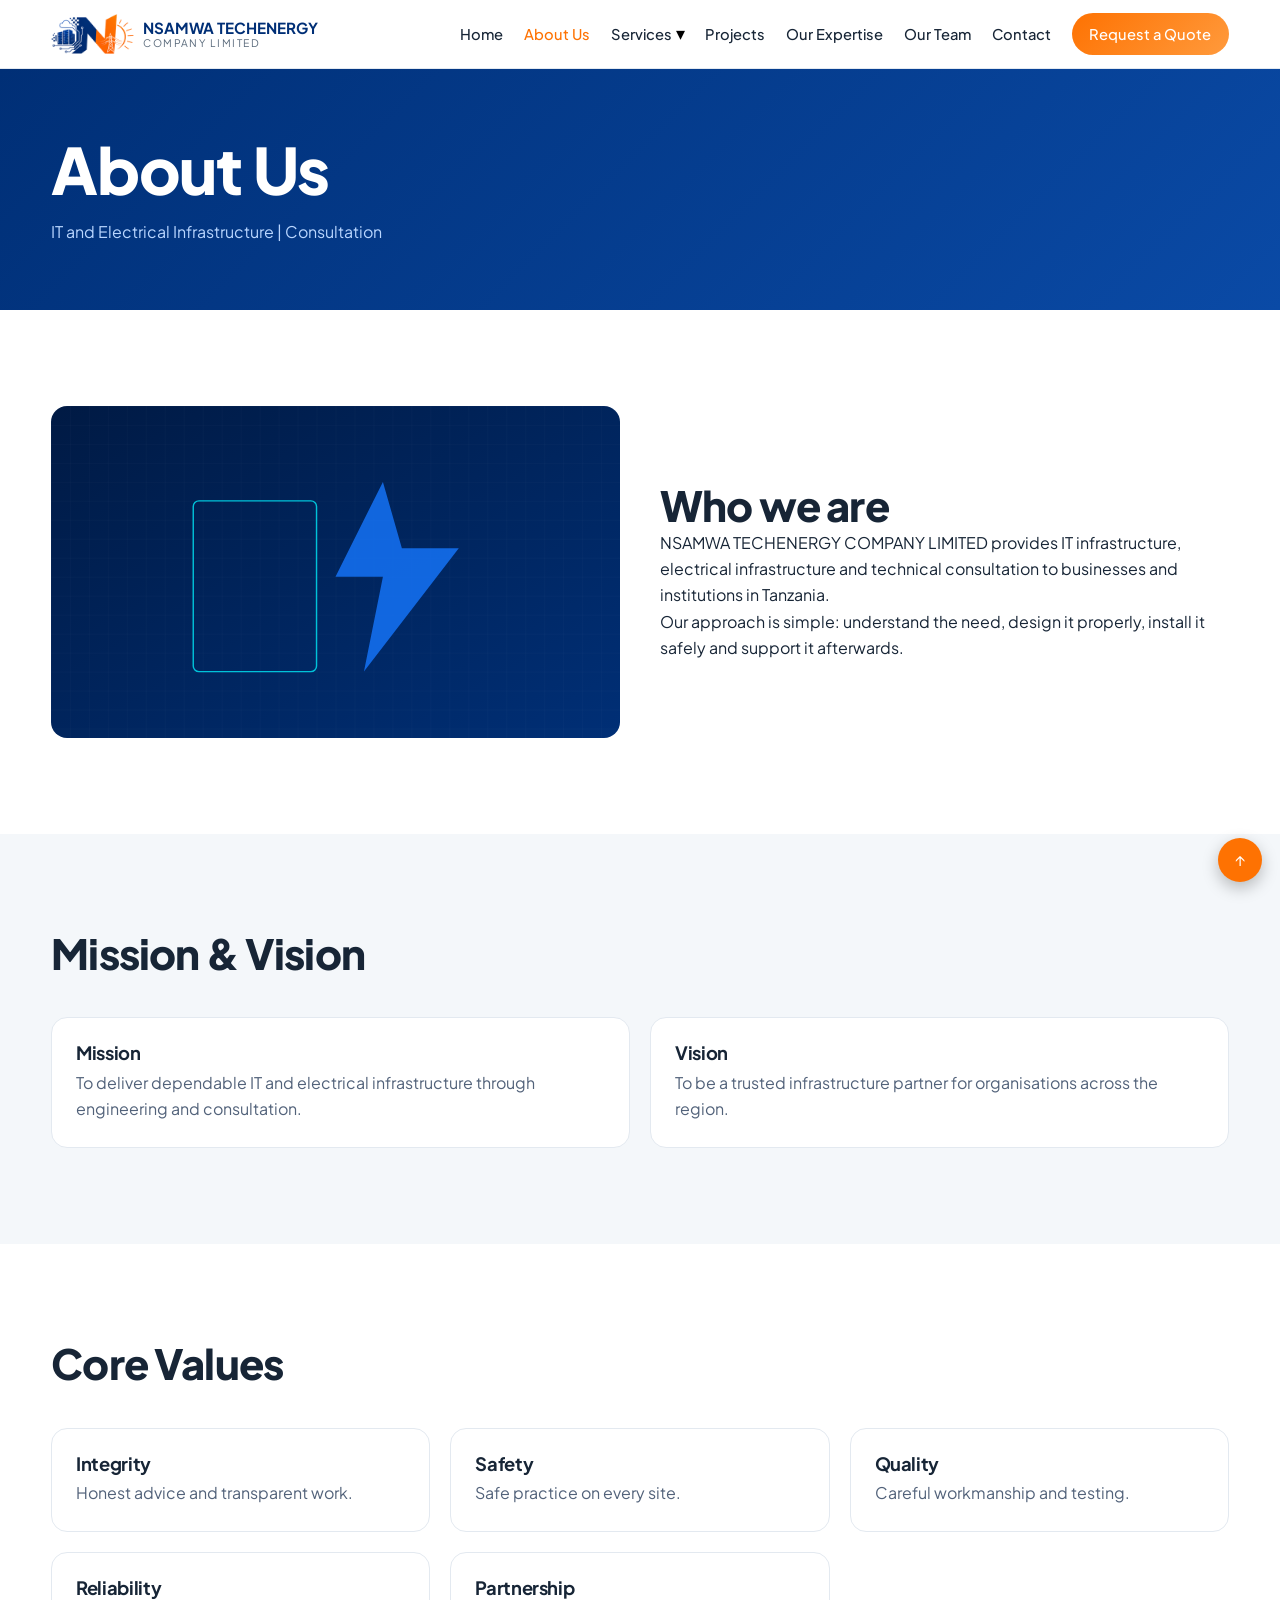
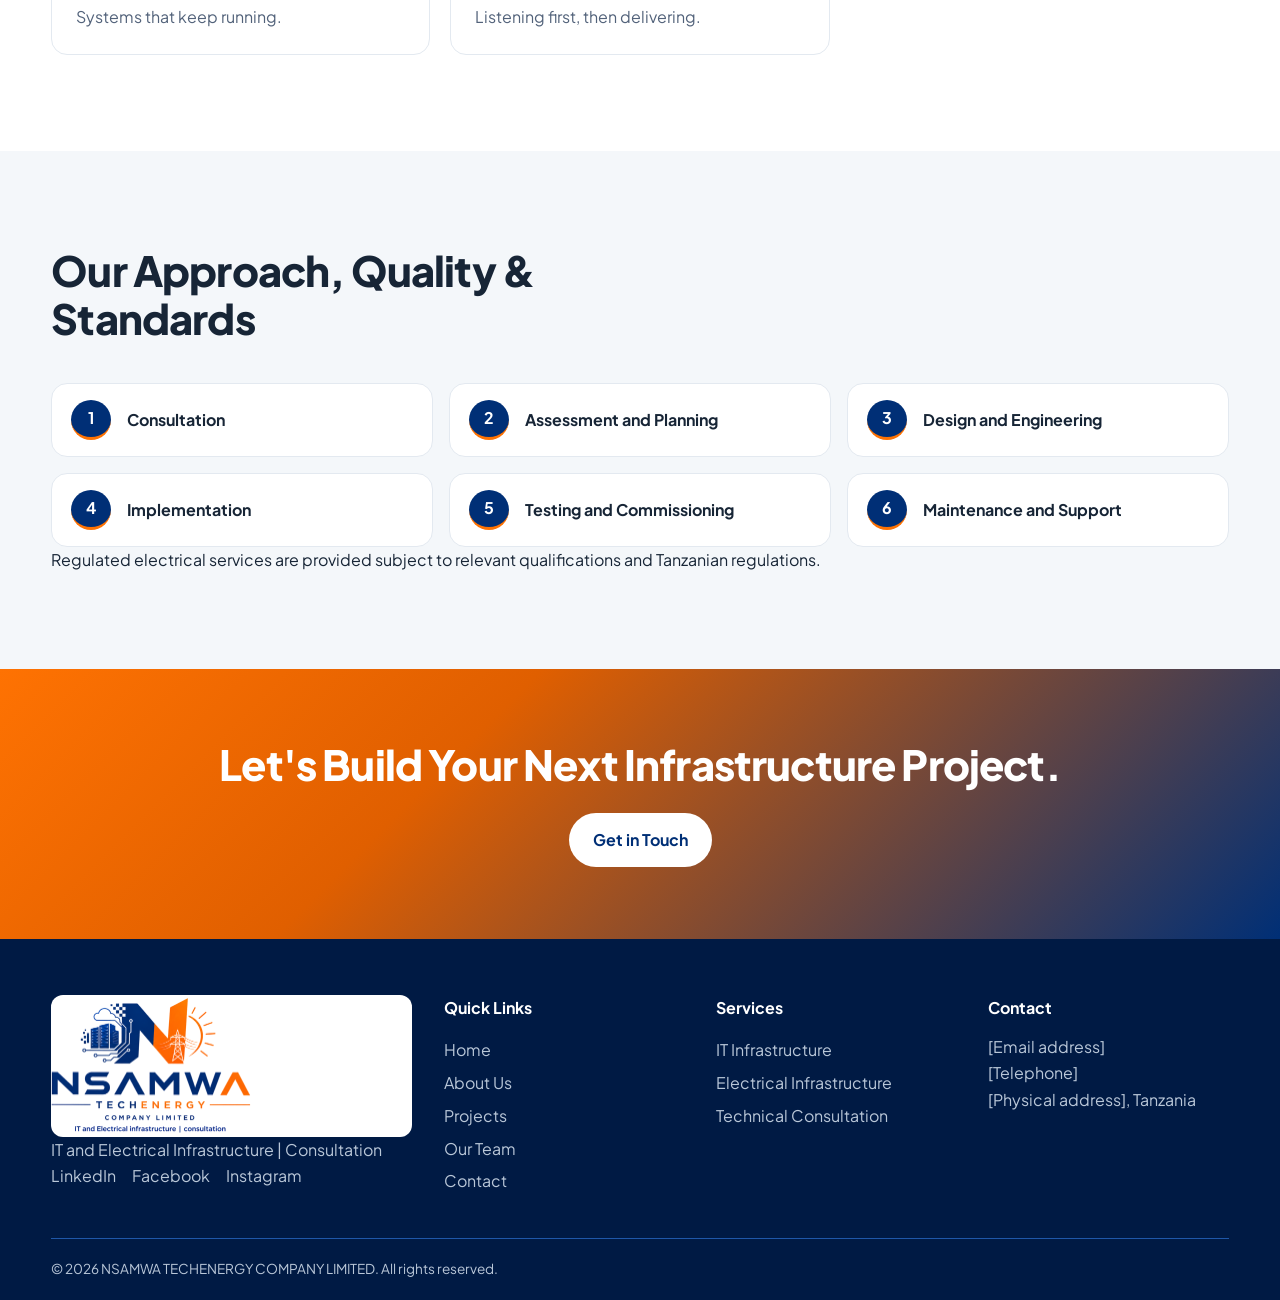
==== about.html @ 784de533 "Initial website" ====
<!DOCTYPE html><html lang="en"><head><meta charset="utf-8"><meta name="viewport" content="width=device-width,initial-scale=1"><title>About Us | NSAMWA TECHENERGY COMPANY LIMITED</title><meta name="description" content="About NSAMWA TECHENERGY COMPANY LIMITED: mission, vision, values and approach."><meta property="og:title" content="About Us | NSAMWA TECHENERGY"><meta property="og:description" content="About NSAMWA TECHENERGY COMPANY LIMITED: mission, vision, values and approach."><meta property="og:type" content="website"><meta property="og:image" content="assets/logo/logo-full.png"><meta name="theme-color" content="#001A44"><link rel="icon" href="favicon.ico" sizes="any"><link rel="icon" href="assets/logo/favicon-192.png" type="image/png"><link rel="preconnect" href="https://fonts.googleapis.com"><link rel="stylesheet" href="https://fonts.googleapis.com/css2?family=Plus+Jakarta+Sans:wght@400;500;700;800&display=swap"><link rel="stylesheet" href="css/style.css"><link rel="stylesheet" href="css/animations.css"><link rel="stylesheet" href="css/responsive.css"></head><body data-page="about.html">
<svg width="0" height="0" style="position:absolute" aria-hidden="true"><symbol id="i-network" viewBox="0 0 24 24"><rect x="9" y="2" width="6" height="6" rx="1"/><rect x="2" y="16" width="6" height="6" rx="1"/><rect x="16" y="16" width="6" height="6" rx="1"/><path d="M12 8v4M5 16v-4h14v4"/></symbol><symbol id="i-cable" viewBox="0 0 24 24"><path d="M9 2v6M15 2v6M7 8h10v4a5 5 0 0 1-10 0z"/><path d="M12 17v5"/></symbol><symbol id="i-globe" viewBox="0 0 24 24"><circle cx="12" cy="12" r="10"/><path d="M2 12h20M12 2a15 15 0 0 1 0 20M12 2a15 15 0 0 0 0 20"/></symbol><symbol id="i-wifi" viewBox="0 0 24 24"><path d="M5 12.5a10 10 0 0 1 14 0M8.5 16a5 5 0 0 1 7 0M2 9a15 15 0 0 1 20 0"/><circle cx="12" cy="19.5" r="1"/></symbol><symbol id="i-server" viewBox="0 0 24 24"><rect x="2" y="3" width="20" height="7" rx="2"/><rect x="2" y="14" width="20" height="7" rx="2"/><path d="M6 6.5h.01M6 17.5h.01"/></symbol><symbol id="i-datacenter" viewBox="0 0 24 24"><rect x="4" y="2" width="16" height="20" rx="2"/><path d="M8 6h8M8 10h8M8 14h8M8 18h3"/></symbol><symbol id="i-camera" viewBox="0 0 24 24"><path d="M23 7l-7 5 7 5z"/><rect x="1" y="5" width="15" height="14" rx="2"/></symbol><symbol id="i-lock" viewBox="0 0 24 24"><rect x="4" y="11" width="16" height="10" rx="2"/><path d="M8 11V7a4 4 0 0 1 8 0v4M12 15v2"/></symbol><symbol id="i-shield" viewBox="0 0 24 24"><path d="M12 22s8-4 8-10V5l-8-3-8 3v7c0 6 8 10 8 10z"/><path d="M9 12l2 2 4-4"/></symbol><symbol id="i-support" viewBox="0 0 24 24"><path d="M3 14v-2a9 9 0 0 1 18 0v2"/><rect x="2" y="14" width="5" height="7" rx="2"/><rect x="17" y="14" width="5" height="7" rx="2"/></symbol><symbol id="i-layers" viewBox="0 0 24 24"><path d="M12 2l10 5-10 5L2 7z"/><path d="M2 12l10 5 10-5M2 17l10 5 10-5"/></symbol><symbol id="i-bulb" viewBox="0 0 24 24"><path d="M9 18h6M10 22h4"/><path d="M12 2a7 7 0 0 0-4 12.7c.7.6 1 1.4 1 2.3h6c0-.9.3-1.7 1-2.3A7 7 0 0 0 12 2z"/></symbol><symbol id="i-pencil" viewBox="0 0 24 24"><path d="M3 21l1-5L17 3l4 4L8 20z"/><path d="M14 6l4 4"/></symbol><symbol id="i-wrench" viewBox="0 0 24 24"><path d="M14.7 6.3a4 4 0 0 0-5.4 5.4L3 18l3 3 6.3-6.3a4 4 0 0 0 5.4-5.4l-2.5 2.5-2.5-.5-.5-2.5z"/></symbol><symbol id="i-bolt" viewBox="0 0 24 24"><path d="M13 2L4 14h7l-1 8 9-12h-7z"/></symbol><symbol id="i-panel" viewBox="0 0 24 24"><rect x="4" y="2" width="16" height="20" rx="2"/><path d="M8 7h3M8 12h3M8 17h3M15 7h1M15 12h1M15 17h1"/></symbol><symbol id="i-battery" viewBox="0 0 24 24"><rect x="2" y="7" width="18" height="10" rx="2"/><path d="M22 11v2M6 10v4M10 10v4"/></symbol><symbol id="i-cog" viewBox="0 0 24 24"><circle cx="12" cy="12" r="3"/><circle cx="12" cy="12" r="7"/><path d="M12 2v3M12 19v3M2 12h3M19 12h3"/></symbol><symbol id="i-sun" viewBox="0 0 24 24"><circle cx="12" cy="12" r="4"/><path d="M12 2v2M12 20v2M4.9 4.9l1.4 1.4M17.7 17.7l1.4 1.4M2 12h2M20 12h2M4.9 19.1l1.4-1.4M17.7 6.3l1.4-1.4"/></symbol><symbol id="i-toolbox" viewBox="0 0 24 24"><rect x="2" y="7" width="20" height="14" rx="2"/><path d="M8 7V5a2 2 0 0 1 2-2h4a2 2 0 0 1 2 2v2M2 13h20"/></symbol><symbol id="i-clipboard" viewBox="0 0 24 24"><rect x="5" y="3" width="14" height="19" rx="2"/><rect x="9" y="1" width="6" height="4" rx="1"/><path d="M9 13l2 2 4-4"/></symbol><symbol id="i-compass" viewBox="0 0 24 24"><circle cx="12" cy="12" r="10"/><path d="M16 8l-2 6-6 2 2-6z"/></symbol><symbol id="i-mail" viewBox="0 0 24 24"><rect x="2" y="4" width="20" height="16" rx="2"/><path d="M2 7l10 6 10-6"/></symbol><symbol id="i-phone" viewBox="0 0 24 24"><path d="M5 3h4l2 5-2.5 1.5a11 11 0 0 0 6 6L16 13l5 2v4a2 2 0 0 1-2 2A16 16 0 0 1 3 5a2 2 0 0 1 2-2z"/></symbol><symbol id="i-pin" viewBox="0 0 24 24"><path d="M12 22s7-6.5 7-12a7 7 0 0 0-14 0c0 5.5 7 12 7 12z"/><circle cx="12" cy="10" r="2.5"/></symbol></svg>
<a class="skip" href="#main">Skip to content</a>
<header class="hdr"><div class="wrap bar"><a class="brand" href="index.html" aria-label="NSAMWA TECHENERGY home"><img src="assets/logo/logo-mark.png" alt="" width="82" height="40"><span><strong>NSAMWA TECHENERGY</strong><small>COMPANY LIMITED</small></span></a><button class="burger" aria-label="Toggle menu" aria-expanded="false" aria-controls="nav"><span></span><span></span><span></span></button><nav id="nav" aria-label="Main"><ul><li><a href="index.html" data-page="index.html">Home</a></li><li><a href="about.html" data-page="about.html">About Us</a></li><li class="dd"><a href="services.html" data-page="services.html">Services</a><button class="dd-btn" aria-label="Open services menu" aria-expanded="false">▾</button><ul class="menu"><li><a href="services.html#it">IT Infrastructure</a></li><li><a href="services.html#electrical">Electrical Infrastructure</a></li><li><a href="services.html#consultation">Technical Consultation</a></li></ul></li><li><a href="projects.html" data-page="projects.html">Projects</a></li><li><a href="index.html#expertise" data-page="index.html#expertise">Our Expertise</a></li><li><a href="team.html" data-page="team.html">Our Team</a></li><li><a href="contact.html" data-page="contact.html">Contact</a></li><li><a class="btn sm" href="contact.html#quote">Request a Quote</a></li></ul></nav></div></header>
<main id="main"><section class="phead"><div class="wrap"><h1>About Us</h1><p>IT and Electrical Infrastructure | Consultation</p></div></section><section class="sec "><div class="wrap"><div class="two"><img class="rnd reveal" src="assets/images/about.svg" alt="Engineering illustration" loading="lazy" width="600" height="400"><div class="reveal"><h2>Who we are</h2><p>NSAMWA TECHENERGY COMPANY LIMITED provides IT infrastructure, electrical infrastructure and technical consultation to businesses and institutions in Tanzania.</p><p>Our approach is simple: understand the need, design it properly, install it safely and support it afterwards.</p></div></div></div></section><section class="sec alt"><div class="wrap"><div class="sh reveal"><h2>Mission & Vision</h2><p></p></div><div class="grid2"><div class="card reveal"><h3>Mission</h3><p>To deliver dependable IT and electrical infrastructure through engineering and consultation.</p></div><div class="card reveal"><h3>Vision</h3><p>To be a trusted infrastructure partner for organisations across the region.</p></div></div></div></section><section class="sec "><div class="wrap"><div class="sh reveal"><h2>Core Values</h2><p></p></div><div class="grid3"><div class="card reveal"><h3>Integrity</h3><p>Honest advice and transparent work.</p></div><div class="card reveal"><h3>Safety</h3><p>Safe practice on every site.</p></div><div class="card reveal"><h3>Quality</h3><p>Careful workmanship and testing.</p></div><div class="card reveal"><h3>Reliability</h3><p>Systems that keep running.</p></div><div class="card reveal"><h3>Partnership</h3><p>Listening first, then delivering.</p></div></div></div></section><section class="sec alt"><div class="wrap"><div class="sh reveal"><h2>Our Approach, Quality & Standards</h2><p></p></div><ol class="steps"><li class="reveal"><b>1</b><span>Consultation</span></li><li class="reveal"><b>2</b><span>Assessment and Planning</span></li><li class="reveal"><b>3</b><span>Design and Engineering</span></li><li class="reveal"><b>4</b><span>Implementation</span></li><li class="reveal"><b>5</b><span>Testing and Commissioning</span></li><li class="reveal"><b>6</b><span>Maintenance and Support</span></li></ol><p>Regulated electrical services are provided subject to relevant qualifications and Tanzanian regulations.</p></div></section><section class="cta"><div class="wrap"><h2>Let's Build Your Next Infrastructure Project.</h2><a class="btn" href="contact.html">Get in Touch</a></div></section></main>
<footer class="ftr"><div class="wrap fgrid"><div><a class="flogo" href="index.html"><img src="assets/logo/logo-full.png" alt="NSAMWA TECHENERGY COMPANY LIMITED logo" width="200" height="113" loading="lazy"></a><p>IT and Electrical Infrastructure | Consultation</p><p class="soc"><a href="#" aria-label="LinkedIn">LinkedIn</a> <a href="#" aria-label="Facebook">Facebook</a> <a href="#" aria-label="Instagram">Instagram</a></p></div><div><h4>Quick Links</h4><a href="index.html">Home</a><a href="about.html">About Us</a><a href="projects.html">Projects</a><a href="team.html">Our Team</a><a href="contact.html">Contact</a></div><div><h4>Services</h4><a href="services.html#it">IT Infrastructure</a><a href="services.html#electrical">Electrical Infrastructure</a><a href="services.html#consultation">Technical Consultation</a></div><div><h4>Contact</h4><p>[Email address]</p><p>[Telephone]</p><p>[Physical address], Tanzania</p></div></div><div class="wrap copy">© <span id="yr">2026</span> NSAMWA TECHENERGY COMPANY LIMITED. All rights reserved.</div></footer>
<a href="#" class="top" id="top" aria-label="Back to top" hidden>↑</a>
<script src="js/main.js" defer></script><script src="js/navigation.js" defer></script><script src="js/animations.js" defer></script><script src="js/projects.js" defer></script><script src="js/forms.js" defer></script></body></html>
---- css/style.css ----
:root{--navy:#002F76;--deep:#001A44;--orange:#FE7202;--orange2:#FF9A3C;--bg:#F4F7FA;--ink:#172536;--r:16px}
*{box-sizing:border-box;margin:0}html{scroll-behavior:smooth;scroll-padding-top:80px}
body{font-family:'Plus Jakarta Sans',system-ui,sans-serif;color:var(--ink);line-height:1.65;background:#fff;overflow-x:hidden}
img{max-width:100%;height:auto;display:block}a{color:inherit;text-decoration:none}ul,ol{padding-left:1.1rem}
.wrap{width:min(1200px,92%);margin:auto}.skip{position:absolute;left:-999px}.skip:focus{left:8px;top:8px;background:#fff;padding:8px;z-index:99}
:focus-visible{outline:3px solid var(--orange);outline-offset:2px}
h1,h2,h3{line-height:1.15;letter-spacing:-.02em}h1{font-size:clamp(2.1rem,6vw,4rem);font-weight:800}h2{font-size:clamp(1.7rem,4vw,2.6rem);font-weight:800}h3{font-size:1.15rem;margin-bottom:.4rem}
.hdr{position:sticky;top:0;z-index:50;background:rgba(255,255,255,.92);backdrop-filter:blur(12px);border-bottom:1px solid #e3e9f0}
.bar{display:flex;align-items:center;justify-content:space-between;min-height:68px}.brand{display:flex;gap:.6rem;align-items:center}.brand span{display:flex;flex-direction:column;line-height:1.1}.brand strong{font-size:.95rem;color:var(--navy)}.brand small{font-size:.65rem;letter-spacing:.14em;color:#5b6b7c}.brand.light strong{color:#fff}
.burger{display:flex;flex-direction:column;gap:5px;background:none;border:0;padding:10px;cursor:pointer}.burger span{width:24px;height:2px;background:var(--navy);transition:.3s}
#nav{position:absolute;top:68px;left:0;right:0;background:#fff;max-height:0;overflow:hidden;transition:max-height .35s;box-shadow:0 12px 24px rgba(0,26,68,.1)}#nav.open{max-height:80vh;overflow:auto}
#nav ul{list-style:none;padding:1rem 4%;display:flex;flex-direction:column;gap:.2rem}#nav a{display:block;padding:.6rem 0;font-weight:500}#nav a.active{color:var(--orange)}
.dd{position:relative}.dd-btn{position:absolute;right:0;top:6px;background:none;border:0;font-size:1.1rem;padding:6px 12px;cursor:pointer}#nav ul.menu{display:none;flex-direction:column;align-items:stretch;gap:0;padding:0 0 .4rem 1rem}#nav .dd.open ul.menu{display:flex}#nav ul.menu a{padding:.5rem 0}
.btn{display:inline-block;background:linear-gradient(135deg,var(--orange),var(--orange2));color:#fff!important;padding:.85rem 1.5rem;border-radius:999px;font-weight:700;border:0;cursor:pointer;transition:transform .25s,box-shadow .25s}.btn:hover{transform:translateY(-2px);box-shadow:0 10px 24px rgba(254,114,2,.4)}.btn.sm{padding:.55rem 1.1rem;font-size:.9rem}.btn.ghost{background:transparent;border:2px solid #fff}.btn.wa{background:#1fa855}
.hero{position:relative;min-height:88vh;display:flex;align-items:center;color:#fff;background:var(--deep);overflow:hidden}.sl{position:absolute;inset:0;width:100%;height:100%;object-fit:cover;opacity:0;transition:opacity 1.2s}.sl.on{opacity:1}.shade{position:absolute;inset:0;background:linear-gradient(90deg,rgba(0,26,68,.92),rgba(0,26,68,.45))}
.hc{position:relative;padding:4rem 0;max-width:760px;margin-left:max(4%,calc((100% - 1200px)/2))}.hc p{font-size:1.1rem;margin:1.2rem 0 1.8rem;opacity:.92}.hc .eyebrow{color:var(--orange);font-weight:700;letter-spacing:.1em;text-transform:uppercase;font-size:.8rem;margin:0 0 1rem}.btns{display:flex;flex-wrap:wrap;gap:.8rem}.dots{display:flex;gap:8px;margin-top:2rem}.dots button{width:28px;height:4px;border:0;background:#ffffff55;cursor:pointer}.dots button.on{background:var(--orange)}
.sec{padding:clamp(3rem,8vw,6rem) 0}.alt{background:var(--bg)}.navy{background:var(--deep);color:#fff}.link:hover{color:var(--orange)}.flogo{display:inline-block;background:#fff;border-radius:12px;padding:10px}.flogo img{width:200px}.brand img{width:auto;height:40px}.sh{max-width:640px;margin-bottom:2.5rem}.sh p{color:#5b6b7c;margin-top:.6rem}.navy .sh p{color:#b9c7d8}
.phead{background:linear-gradient(135deg,var(--navy),#0A4AA6);color:#fff;padding:4rem 0}.phead p{color:#b9d6ff;margin-top:.8rem}
.grid2,.grid3,.grid4,.two{display:grid;gap:1.25rem}.two{gap:2.5rem;align-items:center}
.card{background:#fff;border:1px solid #e3e9f0;border-radius:var(--r);padding:1.5rem;transition:transform .3s,box-shadow .3s}.card:hover{transform:translateY(-5px);box-shadow:0 18px 40px rgba(0,26,68,.1)}.card.dark{background:#07397F;border-color:#1F57A8}.card.big ul{margin:1rem 0}.card.cons{margin-top:1.25rem;background:var(--navy);color:#fff}.card p{color:#52627a}.dark p,.cons p{color:#b9c7d8}
.si{width:24px;height:24px;fill:none;stroke:currentColor;stroke-width:1.7;stroke-linecap:round;stroke-linejoin:round;flex:none}.ico{display:inline-grid;place-items:center;width:52px;height:52px;border-radius:14px;background:linear-gradient(135deg,#FFF1E4,#FFE0C2);color:var(--navy);margin-bottom:.8rem;transition:.3s}.card:hover .ico{background:linear-gradient(135deg,var(--orange),var(--orange2));color:#fff}.card.dark .ico{background:rgba(255,255,255,.08);color:var(--orange2)}.ci{display:flex;gap:.6rem;align-items:center}.ci .si{color:var(--orange)}.pb small.ci{margin-top:.4rem}.pb small .si{width:15px;height:15px}.link{color:var(--navy);font-weight:700;font-size:.9rem;display:inline-block;margin-top:.6rem}.rnd{border-radius:var(--r)}
.filters{display:flex;flex-wrap:wrap;gap:.5rem;margin-bottom:1.5rem}.fb{border:1px solid #cdd8e5;background:#fff;padding:.5rem 1.1rem;border-radius:999px;cursor:pointer;font:inherit}.fb.on{background:var(--navy);color:#fff}
.pj{padding:0;overflow:hidden}.pj img{width:100%;aspect-ratio:12/7;object-fit:cover}.pb{padding:1.2rem}.tag{background:#FFF1E4;color:#B54E00;padding:.15rem .6rem;border-radius:99px;font-size:.75rem;font-weight:700}.ex{margin-left:.4rem;font-size:.7rem;color:#8a6d00;background:#fff4cc;padding:.15rem .5rem;border-radius:99px}.pb h3{margin-top:.6rem}.pj.hide{display:none}
.note{font-size:.85rem;color:#6b7b8d;margin:1rem 0}.ben{display:flex;flex-wrap:wrap;gap:.6rem;list-style:none;padding:0;margin-top:1.5rem}.ben li{background:var(--bg);padding:.4rem .9rem;border-radius:99px;font-size:.9rem}
.steps{list-style:none;padding:0;display:grid;gap:1rem}.steps li{display:flex;gap:1rem;align-items:center;background:#fff;border:1px solid #e3e9f0;border-radius:var(--r);padding:1rem 1.2rem;font-weight:700}.steps b{display:grid;place-items:center;width:40px;height:40px;border-radius:50%;background:var(--navy);color:#fff;border-bottom:3px solid var(--orange);flex:none}
.stats{background:linear-gradient(135deg,var(--navy),#0A4AA6);color:#fff;padding:3.5rem 0}.sgrid{display:grid;grid-template-columns:repeat(2,1fr);gap:1.5rem;text-align:center}.sgrid strong{font-size:clamp(2rem,6vw,3.2rem);color:var(--orange)}.sgrid span{display:block;font-size:.85rem;color:#b9c7d8}
blockquote cite{display:block;margin-top:.8rem;font-size:.85rem;color:#6b7b8d}
.fq{border-bottom:1px solid #dde5ee}.fq button{width:100%;text-align:left;background:none;border:0;padding:1.1rem 0;font:inherit;font-weight:700;display:flex;justify-content:space-between;cursor:pointer}.fa{max-height:0;overflow:hidden;transition:max-height .3s}.fq.open .fa{max-height:200px}.fa p{padding-bottom:1rem;color:#52627a}.faq{max-width:800px}
.cta{background:linear-gradient(135deg,var(--orange),#E05F00 35%,var(--navy));color:#fff;text-align:center;padding:4.5rem 0}.cta h2{margin-bottom:1.5rem}.cta .btn{background:#fff;color:var(--navy)!important}
.tm .ph{aspect-ratio:1;background:linear-gradient(135deg,#FFF1E4,#cdd9ee);border-radius:12px;display:grid;place-items:center;color:#6b7b8d;margin-bottom:1rem}
.form{background:var(--bg);padding:1.5rem;border-radius:var(--r);margin-bottom:1.5rem}.f{margin:1rem 0}.f label{display:block;font-weight:600;font-size:.9rem;margin-bottom:.3rem}.f input,.f textarea,.f select{width:100%;padding:.75rem;border:1px solid #c9d5e3;border-radius:10px;font:inherit}.f.bad input,.f.bad textarea,.f.bad select{border-color:#d93025}.err{color:#d93025;font-size:.8rem}.ok{color:#137333;margin-top:1rem;font-weight:600}.map{margin-top:1.5rem;min-height:220px;background:var(--bg);border:2px dashed #b9c7d8;border-radius:var(--r);display:grid;place-items:center;padding:1rem;text-align:center;color:#6b7b8d}
.ftr{background:var(--deep);color:#b9c7d8;padding-top:3.5rem}.fgrid{display:grid;gap:2rem}.ftr h4{color:#fff;margin-bottom:.8rem}.ftr a{display:block;padding:.2rem 0}.ftr .soc a{display:inline;margin-right:.8rem}.ftr a:hover{color:var(--orange)}.copy{border-top:1px solid #1F57A8;margin-top:2.5rem;padding:1.2rem 0;font-size:.85rem}
.top{position:fixed;right:18px;bottom:18px;width:44px;height:44px;border-radius:50%;background:var(--orange);color:#fff;display:grid;place-items:center;z-index:40;box-shadow:0 6px 16px rgba(0,0,0,.25)}
---- css/animations.css ----
.reveal{opacity:0;transform:translateY(24px);transition:opacity .7s ease,transform .7s ease}.reveal.in{opacity:1;transform:none}
.hc>*{animation:rise .9s both}.hc>*:nth-child(2){animation-delay:.1s}.hc>*:nth-child(3){animation-delay:.2s}.hc>*:nth-child(4){animation-delay:.3s}
@keyframes rise{from{opacity:0;transform:translateY(30px)}to{opacity:1;transform:none}}
.sl.on{animation:zoom 9s ease-out both}@keyframes zoom{from{transform:scale(1.08)}to{transform:scale(1)}}
@media (prefers-reduced-motion:reduce){*{animation:none!important;transition:none!important}.reveal{opacity:1;transform:none}html{scroll-behavior:auto}}
---- css/responsive.css ----
@media(min-width:640px){.grid2,.grid3{grid-template-columns:repeat(2,1fr)}.grid4{grid-template-columns:repeat(2,1fr)}.steps{grid-template-columns:repeat(2,1fr)}.fgrid{grid-template-columns:repeat(2,1fr)}}
@media(min-width:960px){.burger{display:none}#nav{position:static;max-height:none;overflow:visible;box-shadow:none;background:none}#nav ul{flex-direction:row;align-items:center;padding:0;gap:1.3rem}#nav a{padding:.4rem 0;font-size:.92rem}#nav a.btn{padding:.55rem 1.1rem}
.dd-btn{position:static;padding:0 0 0 4px;display:inline}.dd{display:flex;align-items:center}#nav ul.menu{position:absolute;top:100%;left:-1rem;min-width:250px;background:#fff;border-radius:12px;box-shadow:0 14px 30px rgba(0,26,68,.15);padding:.6rem 1.2rem;z-index:60}#nav ul.menu a:hover{color:var(--orange)}#nav .dd:hover ul.menu,#nav .dd:focus-within ul.menu,#nav .dd.open ul.menu{display:flex}
.grid3{grid-template-columns:repeat(3,1fr)}.grid4{grid-template-columns:repeat(4,1fr)}.two{grid-template-columns:1fr 1fr}.steps{grid-template-columns:repeat(3,1fr)}.sgrid{grid-template-columns:repeat(4,1fr)}.fgrid{grid-template-columns:1.5fr 1fr 1fr 1fr}}
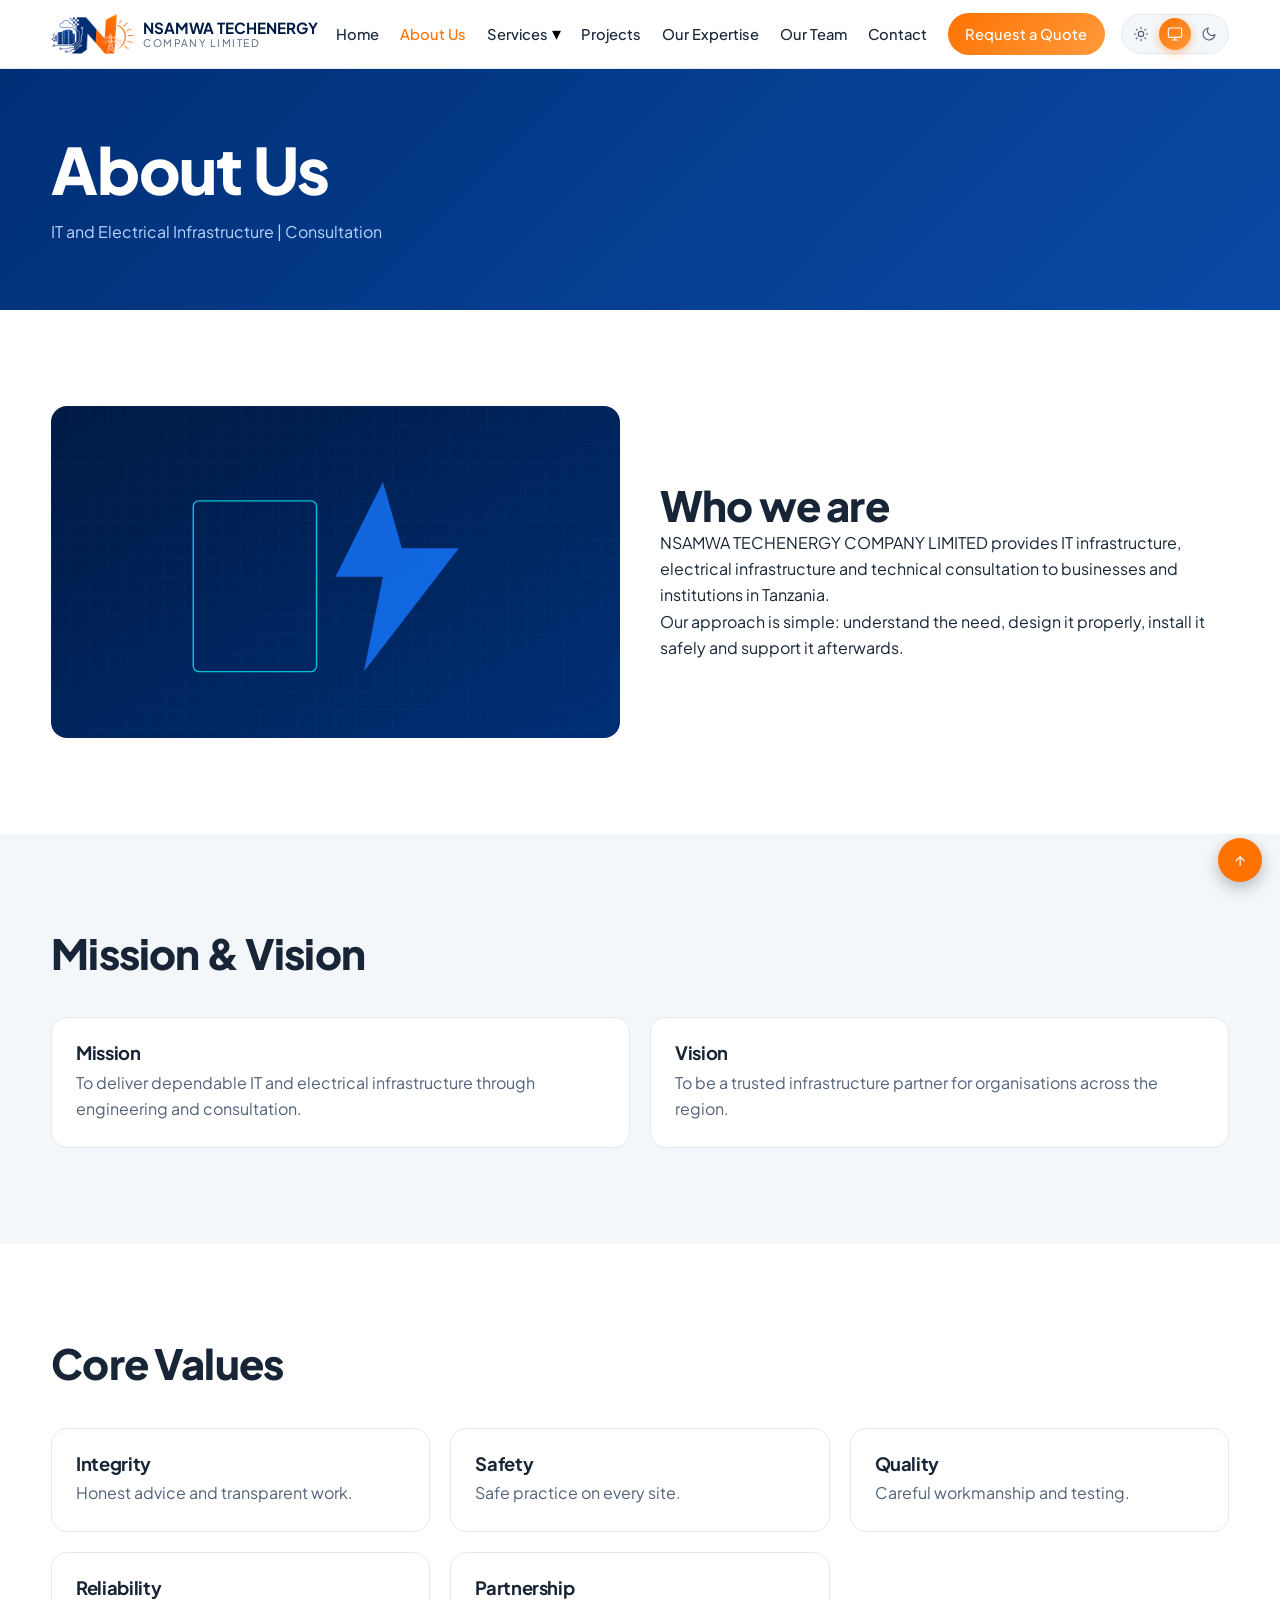
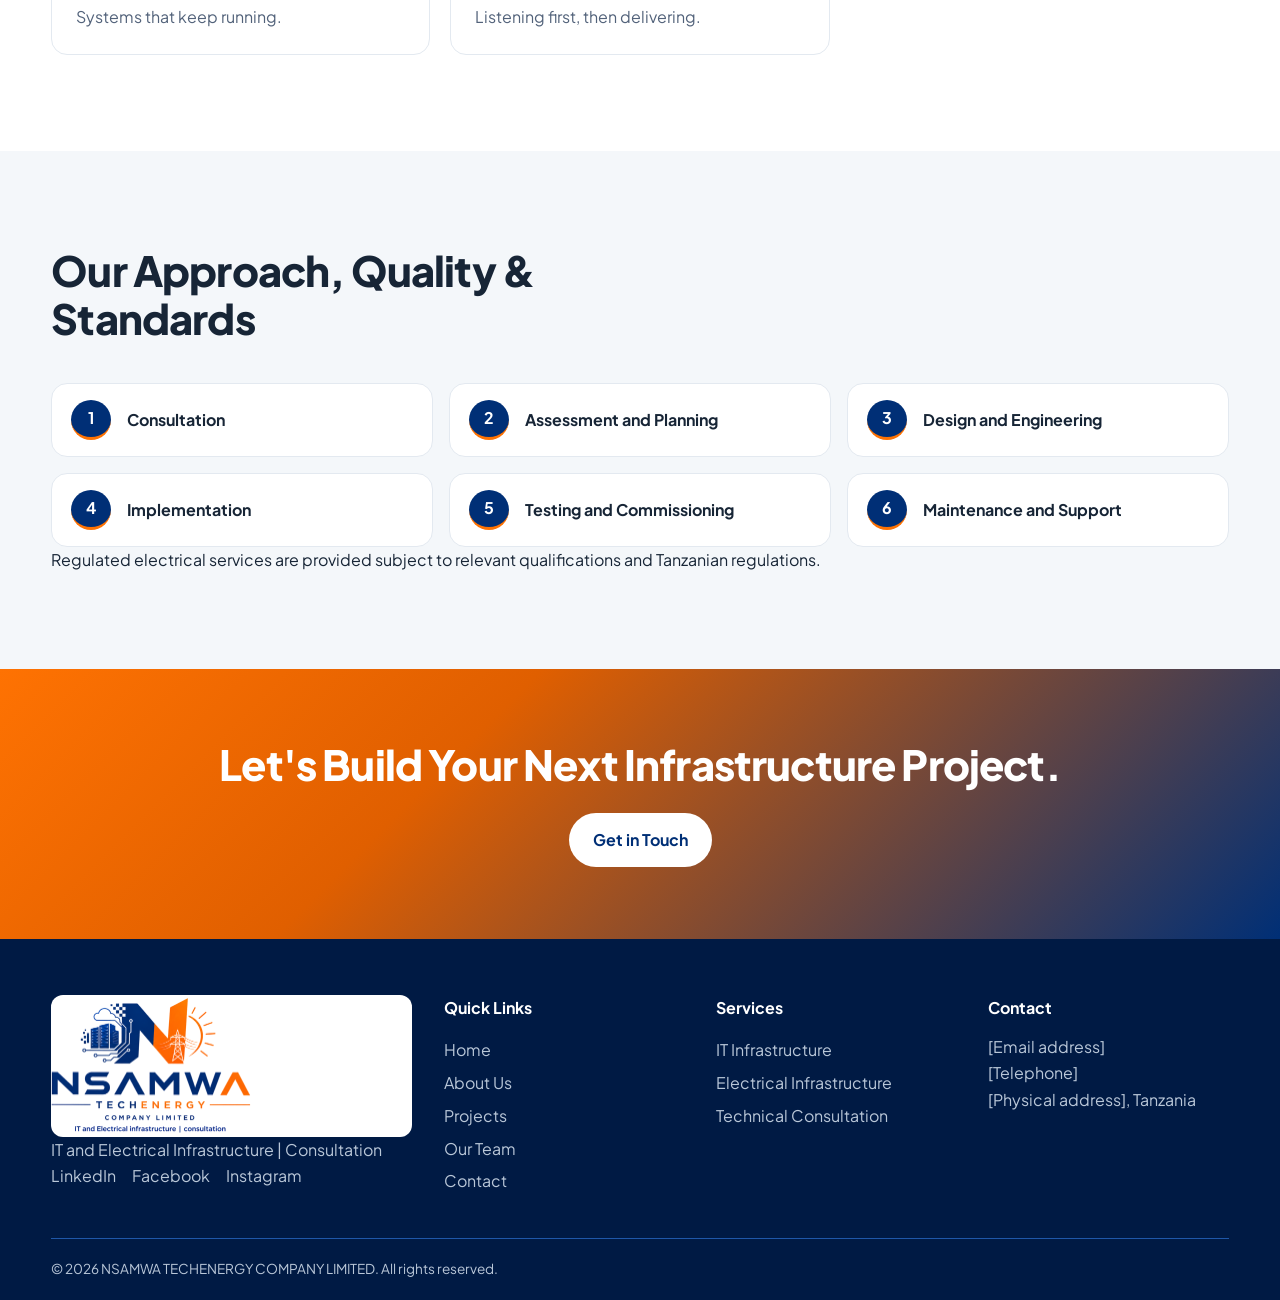
==== commit f05c4000: "light mode" ====
--- a/about.html
+++ b/about.html
@@ -1,7 +1,7 @@
-<!DOCTYPE html><html lang="en"><head><meta charset="utf-8"><meta name="viewport" content="width=device-width,initial-scale=1"><title>About Us | NSAMWA TECHENERGY COMPANY LIMITED</title><meta name="description" content="About NSAMWA TECHENERGY COMPANY LIMITED: mission, vision, values and approach."><meta property="og:title" content="About Us | NSAMWA TECHENERGY"><meta property="og:description" content="About NSAMWA TECHENERGY COMPANY LIMITED: mission, vision, values and approach."><meta property="og:type" content="website"><meta property="og:image" content="assets/logo/logo-full.png"><meta name="theme-color" content="#001A44"><link rel="icon" href="favicon.ico" sizes="any"><link rel="icon" href="assets/logo/favicon-192.png" type="image/png"><link rel="preconnect" href="https://fonts.googleapis.com"><link rel="stylesheet" href="https://fonts.googleapis.com/css2?family=Plus+Jakarta+Sans:wght@400;500;700;800&display=swap"><link rel="stylesheet" href="css/style.css"><link rel="stylesheet" href="css/animations.css"><link rel="stylesheet" href="css/responsive.css"></head><body data-page="about.html">
-<svg width="0" height="0" style="position:absolute" aria-hidden="true"><symbol id="i-network" viewBox="0 0 24 24"><rect x="9" y="2" width="6" height="6" rx="1"/><rect x="2" y="16" width="6" height="6" rx="1"/><rect x="16" y="16" width="6" height="6" rx="1"/><path d="M12 8v4M5 16v-4h14v4"/></symbol><symbol id="i-cable" viewBox="0 0 24 24"><path d="M9 2v6M15 2v6M7 8h10v4a5 5 0 0 1-10 0z"/><path d="M12 17v5"/></symbol><symbol id="i-globe" viewBox="0 0 24 24"><circle cx="12" cy="12" r="10"/><path d="M2 12h20M12 2a15 15 0 0 1 0 20M12 2a15 15 0 0 0 0 20"/></symbol><symbol id="i-wifi" viewBox="0 0 24 24"><path d="M5 12.5a10 10 0 0 1 14 0M8.5 16a5 5 0 0 1 7 0M2 9a15 15 0 0 1 20 0"/><circle cx="12" cy="19.5" r="1"/></symbol><symbol id="i-server" viewBox="0 0 24 24"><rect x="2" y="3" width="20" height="7" rx="2"/><rect x="2" y="14" width="20" height="7" rx="2"/><path d="M6 6.5h.01M6 17.5h.01"/></symbol><symbol id="i-datacenter" viewBox="0 0 24 24"><rect x="4" y="2" width="16" height="20" rx="2"/><path d="M8 6h8M8 10h8M8 14h8M8 18h3"/></symbol><symbol id="i-camera" viewBox="0 0 24 24"><path d="M23 7l-7 5 7 5z"/><rect x="1" y="5" width="15" height="14" rx="2"/></symbol><symbol id="i-lock" viewBox="0 0 24 24"><rect x="4" y="11" width="16" height="10" rx="2"/><path d="M8 11V7a4 4 0 0 1 8 0v4M12 15v2"/></symbol><symbol id="i-shield" viewBox="0 0 24 24"><path d="M12 22s8-4 8-10V5l-8-3-8 3v7c0 6 8 10 8 10z"/><path d="M9 12l2 2 4-4"/></symbol><symbol id="i-support" viewBox="0 0 24 24"><path d="M3 14v-2a9 9 0 0 1 18 0v2"/><rect x="2" y="14" width="5" height="7" rx="2"/><rect x="17" y="14" width="5" height="7" rx="2"/></symbol><symbol id="i-layers" viewBox="0 0 24 24"><path d="M12 2l10 5-10 5L2 7z"/><path d="M2 12l10 5 10-5M2 17l10 5 10-5"/></symbol><symbol id="i-bulb" viewBox="0 0 24 24"><path d="M9 18h6M10 22h4"/><path d="M12 2a7 7 0 0 0-4 12.7c.7.6 1 1.4 1 2.3h6c0-.9.3-1.7 1-2.3A7 7 0 0 0 12 2z"/></symbol><symbol id="i-pencil" viewBox="0 0 24 24"><path d="M3 21l1-5L17 3l4 4L8 20z"/><path d="M14 6l4 4"/></symbol><symbol id="i-wrench" viewBox="0 0 24 24"><path d="M14.7 6.3a4 4 0 0 0-5.4 5.4L3 18l3 3 6.3-6.3a4 4 0 0 0 5.4-5.4l-2.5 2.5-2.5-.5-.5-2.5z"/></symbol><symbol id="i-bolt" viewBox="0 0 24 24"><path d="M13 2L4 14h7l-1 8 9-12h-7z"/></symbol><symbol id="i-panel" viewBox="0 0 24 24"><rect x="4" y="2" width="16" height="20" rx="2"/><path d="M8 7h3M8 12h3M8 17h3M15 7h1M15 12h1M15 17h1"/></symbol><symbol id="i-battery" viewBox="0 0 24 24"><rect x="2" y="7" width="18" height="10" rx="2"/><path d="M22 11v2M6 10v4M10 10v4"/></symbol><symbol id="i-cog" viewBox="0 0 24 24"><circle cx="12" cy="12" r="3"/><circle cx="12" cy="12" r="7"/><path d="M12 2v3M12 19v3M2 12h3M19 12h3"/></symbol><symbol id="i-sun" viewBox="0 0 24 24"><circle cx="12" cy="12" r="4"/><path d="M12 2v2M12 20v2M4.9 4.9l1.4 1.4M17.7 17.7l1.4 1.4M2 12h2M20 12h2M4.9 19.1l1.4-1.4M17.7 6.3l1.4-1.4"/></symbol><symbol id="i-toolbox" viewBox="0 0 24 24"><rect x="2" y="7" width="20" height="14" rx="2"/><path d="M8 7V5a2 2 0 0 1 2-2h4a2 2 0 0 1 2 2v2M2 13h20"/></symbol><symbol id="i-clipboard" viewBox="0 0 24 24"><rect x="5" y="3" width="14" height="19" rx="2"/><rect x="9" y="1" width="6" height="4" rx="1"/><path d="M9 13l2 2 4-4"/></symbol><symbol id="i-compass" viewBox="0 0 24 24"><circle cx="12" cy="12" r="10"/><path d="M16 8l-2 6-6 2 2-6z"/></symbol><symbol id="i-mail" viewBox="0 0 24 24"><rect x="2" y="4" width="20" height="16" rx="2"/><path d="M2 7l10 6 10-6"/></symbol><symbol id="i-phone" viewBox="0 0 24 24"><path d="M5 3h4l2 5-2.5 1.5a11 11 0 0 0 6 6L16 13l5 2v4a2 2 0 0 1-2 2A16 16 0 0 1 3 5a2 2 0 0 1 2-2z"/></symbol><symbol id="i-pin" viewBox="0 0 24 24"><path d="M12 22s7-6.5 7-12a7 7 0 0 0-14 0c0 5.5 7 12 7 12z"/><circle cx="12" cy="10" r="2.5"/></symbol></svg>
+<!DOCTYPE html><html lang="en"><head><meta charset="utf-8"><meta name="viewport" content="width=device-width,initial-scale=1"><title>About Us | NSAMWA TECHENERGY COMPANY LIMITED</title><meta name="description" content="About NSAMWA TECHENERGY COMPANY LIMITED: mission, vision, values and approach."><meta property="og:title" content="About Us | NSAMWA TECHENERGY"><meta property="og:description" content="About NSAMWA TECHENERGY COMPANY LIMITED: mission, vision, values and approach."><meta property="og:type" content="website"><meta property="og:image" content="assets/logo/logo-full.png"><meta name="theme-color" content="#001A44"><script src="js/theme.js"></script><link rel="icon" href="favicon.ico" sizes="any"><link rel="icon" href="assets/logo/favicon-192.png" type="image/png"><link rel="preconnect" href="https://fonts.googleapis.com"><link rel="stylesheet" href="https://fonts.googleapis.com/css2?family=Plus+Jakarta+Sans:wght@400;500;700;800&display=swap"><link rel="stylesheet" href="css/style.css"><link rel="stylesheet" href="css/animations.css"><link rel="stylesheet" href="css/responsive.css"></head><body data-page="about.html">
+<svg width="0" height="0" style="position:absolute" aria-hidden="true"><symbol id="i-network" viewBox="0 0 24 24"><rect x="9" y="2" width="6" height="6" rx="1"/><rect x="2" y="16" width="6" height="6" rx="1"/><rect x="16" y="16" width="6" height="6" rx="1"/><path d="M12 8v4M5 16v-4h14v4"/></symbol><symbol id="i-cable" viewBox="0 0 24 24"><path d="M9 2v6M15 2v6M7 8h10v4a5 5 0 0 1-10 0z"/><path d="M12 17v5"/></symbol><symbol id="i-globe" viewBox="0 0 24 24"><circle cx="12" cy="12" r="10"/><path d="M2 12h20M12 2a15 15 0 0 1 0 20M12 2a15 15 0 0 0 0 20"/></symbol><symbol id="i-wifi" viewBox="0 0 24 24"><path d="M5 12.5a10 10 0 0 1 14 0M8.5 16a5 5 0 0 1 7 0M2 9a15 15 0 0 1 20 0"/><circle cx="12" cy="19.5" r="1"/></symbol><symbol id="i-server" viewBox="0 0 24 24"><rect x="2" y="3" width="20" height="7" rx="2"/><rect x="2" y="14" width="20" height="7" rx="2"/><path d="M6 6.5h.01M6 17.5h.01"/></symbol><symbol id="i-datacenter" viewBox="0 0 24 24"><rect x="4" y="2" width="16" height="20" rx="2"/><path d="M8 6h8M8 10h8M8 14h8M8 18h3"/></symbol><symbol id="i-camera" viewBox="0 0 24 24"><path d="M23 7l-7 5 7 5z"/><rect x="1" y="5" width="15" height="14" rx="2"/></symbol><symbol id="i-lock" viewBox="0 0 24 24"><rect x="4" y="11" width="16" height="10" rx="2"/><path d="M8 11V7a4 4 0 0 1 8 0v4M12 15v2"/></symbol><symbol id="i-shield" viewBox="0 0 24 24"><path d="M12 22s8-4 8-10V5l-8-3-8 3v7c0 6 8 10 8 10z"/><path d="M9 12l2 2 4-4"/></symbol><symbol id="i-support" viewBox="0 0 24 24"><path d="M3 14v-2a9 9 0 0 1 18 0v2"/><rect x="2" y="14" width="5" height="7" rx="2"/><rect x="17" y="14" width="5" height="7" rx="2"/></symbol><symbol id="i-layers" viewBox="0 0 24 24"><path d="M12 2l10 5-10 5L2 7z"/><path d="M2 12l10 5 10-5M2 17l10 5 10-5"/></symbol><symbol id="i-bulb" viewBox="0 0 24 24"><path d="M9 18h6M10 22h4"/><path d="M12 2a7 7 0 0 0-4 12.7c.7.6 1 1.4 1 2.3h6c0-.9.3-1.7 1-2.3A7 7 0 0 0 12 2z"/></symbol><symbol id="i-pencil" viewBox="0 0 24 24"><path d="M3 21l1-5L17 3l4 4L8 20z"/><path d="M14 6l4 4"/></symbol><symbol id="i-wrench" viewBox="0 0 24 24"><path d="M14.7 6.3a4 4 0 0 0-5.4 5.4L3 18l3 3 6.3-6.3a4 4 0 0 0 5.4-5.4l-2.5 2.5-2.5-.5-.5-2.5z"/></symbol><symbol id="i-bolt" viewBox="0 0 24 24"><path d="M13 2L4 14h7l-1 8 9-12h-7z"/></symbol><symbol id="i-panel" viewBox="0 0 24 24"><rect x="4" y="2" width="16" height="20" rx="2"/><path d="M8 7h3M8 12h3M8 17h3M15 7h1M15 12h1M15 17h1"/></symbol><symbol id="i-battery" viewBox="0 0 24 24"><rect x="2" y="7" width="18" height="10" rx="2"/><path d="M22 11v2M6 10v4M10 10v4"/></symbol><symbol id="i-cog" viewBox="0 0 24 24"><circle cx="12" cy="12" r="3"/><circle cx="12" cy="12" r="7"/><path d="M12 2v3M12 19v3M2 12h3M19 12h3"/></symbol><symbol id="i-sun" viewBox="0 0 24 24"><circle cx="12" cy="12" r="4"/><path d="M12 2v2M12 20v2M4.9 4.9l1.4 1.4M17.7 17.7l1.4 1.4M2 12h2M20 12h2M4.9 19.1l1.4-1.4M17.7 6.3l1.4-1.4"/></symbol><symbol id="i-toolbox" viewBox="0 0 24 24"><rect x="2" y="7" width="20" height="14" rx="2"/><path d="M8 7V5a2 2 0 0 1 2-2h4a2 2 0 0 1 2 2v2M2 13h20"/></symbol><symbol id="i-clipboard" viewBox="0 0 24 24"><rect x="5" y="3" width="14" height="19" rx="2"/><rect x="9" y="1" width="6" height="4" rx="1"/><path d="M9 13l2 2 4-4"/></symbol><symbol id="i-compass" viewBox="0 0 24 24"><circle cx="12" cy="12" r="10"/><path d="M16 8l-2 6-6 2 2-6z"/></symbol><symbol id="i-mail" viewBox="0 0 24 24"><rect x="2" y="4" width="20" height="16" rx="2"/><path d="M2 7l10 6 10-6"/></symbol><symbol id="i-phone" viewBox="0 0 24 24"><path d="M5 3h4l2 5-2.5 1.5a11 11 0 0 0 6 6L16 13l5 2v4a2 2 0 0 1-2 2A16 16 0 0 1 3 5a2 2 0 0 1 2-2z"/></symbol><symbol id="i-pin" viewBox="0 0 24 24"><path d="M12 22s7-6.5 7-12a7 7 0 0 0-14 0c0 5.5 7 12 7 12z"/><circle cx="12" cy="10" r="2.5"/></symbol><symbol id="i-moon" viewBox="0 0 24 24"><path d="M21 12.8A9 9 0 1 1 11.2 3a7 7 0 0 0 9.8 9.8z"/></symbol><symbol id="i-monitor" viewBox="0 0 24 24"><rect x="2" y="3" width="20" height="14" rx="2"/><path d="M8 21h8M12 17v4"/></symbol></svg>
 <a class="skip" href="#main">Skip to content</a>
-<header class="hdr"><div class="wrap bar"><a class="brand" href="index.html" aria-label="NSAMWA TECHENERGY home"><img src="assets/logo/logo-mark.png" alt="" width="82" height="40"><span><strong>NSAMWA TECHENERGY</strong><small>COMPANY LIMITED</small></span></a><button class="burger" aria-label="Toggle menu" aria-expanded="false" aria-controls="nav"><span></span><span></span><span></span></button><nav id="nav" aria-label="Main"><ul><li><a href="index.html" data-page="index.html">Home</a></li><li><a href="about.html" data-page="about.html">About Us</a></li><li class="dd"><a href="services.html" data-page="services.html">Services</a><button class="dd-btn" aria-label="Open services menu" aria-expanded="false">▾</button><ul class="menu"><li><a href="services.html#it">IT Infrastructure</a></li><li><a href="services.html#electrical">Electrical Infrastructure</a></li><li><a href="services.html#consultation">Technical Consultation</a></li></ul></li><li><a href="projects.html" data-page="projects.html">Projects</a></li><li><a href="index.html#expertise" data-page="index.html#expertise">Our Expertise</a></li><li><a href="team.html" data-page="team.html">Our Team</a></li><li><a href="contact.html" data-page="contact.html">Contact</a></li><li><a class="btn sm" href="contact.html#quote">Request a Quote</a></li></ul></nav></div></header>
+<header class="hdr"><div class="wrap bar"><a class="brand" href="index.html" aria-label="NSAMWA TECHENERGY home"><img src="assets/logo/logo-mark.png" alt="" width="82" height="40"><span><strong>NSAMWA TECHENERGY</strong><small>COMPANY LIMITED</small></span></a><div class="tgl" role="group" aria-label="Colour theme"><button type="button" data-t="light" aria-label="Light theme" title="Light" aria-pressed="false"><svg class="si" viewBox="0 0 24 24" aria-hidden="true"><use href="#i-sun"/></svg></button><button type="button" data-t="system" aria-label="System theme" title="System" aria-pressed="false"><svg class="si" viewBox="0 0 24 24" aria-hidden="true"><use href="#i-monitor"/></svg></button><button type="button" data-t="dark" aria-label="Dark theme" title="Dark" aria-pressed="false"><svg class="si" viewBox="0 0 24 24" aria-hidden="true"><use href="#i-moon"/></svg></button></div><button class="burger" aria-label="Toggle menu" aria-expanded="false" aria-controls="nav"><span></span><span></span><span></span></button><nav id="nav" aria-label="Main"><ul><li><a href="index.html" data-page="index.html">Home</a></li><li><a href="about.html" data-page="about.html">About Us</a></li><li class="dd"><a href="services.html" data-page="services.html">Services</a><button class="dd-btn" aria-label="Open services menu" aria-expanded="false">▾</button><ul class="menu"><li><a href="services.html#it">IT Infrastructure</a></li><li><a href="services.html#electrical">Electrical Infrastructure</a></li><li><a href="services.html#consultation">Technical Consultation</a></li></ul></li><li><a href="projects.html" data-page="projects.html">Projects</a></li><li><a href="index.html#expertise" data-page="index.html#expertise">Our Expertise</a></li><li><a href="team.html" data-page="team.html">Our Team</a></li><li><a href="contact.html" data-page="contact.html">Contact</a></li><li><a class="btn sm" href="contact.html#quote">Request a Quote</a></li></ul></nav></div></header>
 <main id="main"><section class="phead"><div class="wrap"><h1>About Us</h1><p>IT and Electrical Infrastructure | Consultation</p></div></section><section class="sec "><div class="wrap"><div class="two"><img class="rnd reveal" src="assets/images/about.svg" alt="Engineering illustration" loading="lazy" width="600" height="400"><div class="reveal"><h2>Who we are</h2><p>NSAMWA TECHENERGY COMPANY LIMITED provides IT infrastructure, electrical infrastructure and technical consultation to businesses and institutions in Tanzania.</p><p>Our approach is simple: understand the need, design it properly, install it safely and support it afterwards.</p></div></div></div></section><section class="sec alt"><div class="wrap"><div class="sh reveal"><h2>Mission & Vision</h2><p></p></div><div class="grid2"><div class="card reveal"><h3>Mission</h3><p>To deliver dependable IT and electrical infrastructure through engineering and consultation.</p></div><div class="card reveal"><h3>Vision</h3><p>To be a trusted infrastructure partner for organisations across the region.</p></div></div></div></section><section class="sec "><div class="wrap"><div class="sh reveal"><h2>Core Values</h2><p></p></div><div class="grid3"><div class="card reveal"><h3>Integrity</h3><p>Honest advice and transparent work.</p></div><div class="card reveal"><h3>Safety</h3><p>Safe practice on every site.</p></div><div class="card reveal"><h3>Quality</h3><p>Careful workmanship and testing.</p></div><div class="card reveal"><h3>Reliability</h3><p>Systems that keep running.</p></div><div class="card reveal"><h3>Partnership</h3><p>Listening first, then delivering.</p></div></div></div></section><section class="sec alt"><div class="wrap"><div class="sh reveal"><h2>Our Approach, Quality & Standards</h2><p></p></div><ol class="steps"><li class="reveal"><b>1</b><span>Consultation</span></li><li class="reveal"><b>2</b><span>Assessment and Planning</span></li><li class="reveal"><b>3</b><span>Design and Engineering</span></li><li class="reveal"><b>4</b><span>Implementation</span></li><li class="reveal"><b>5</b><span>Testing and Commissioning</span></li><li class="reveal"><b>6</b><span>Maintenance and Support</span></li></ol><p>Regulated electrical services are provided subject to relevant qualifications and Tanzanian regulations.</p></div></section><section class="cta"><div class="wrap"><h2>Let's Build Your Next Infrastructure Project.</h2><a class="btn" href="contact.html">Get in Touch</a></div></section></main>
 <footer class="ftr"><div class="wrap fgrid"><div><a class="flogo" href="index.html"><img src="assets/logo/logo-full.png" alt="NSAMWA TECHENERGY COMPANY LIMITED logo" width="200" height="113" loading="lazy"></a><p>IT and Electrical Infrastructure | Consultation</p><p class="soc"><a href="#" aria-label="LinkedIn">LinkedIn</a> <a href="#" aria-label="Facebook">Facebook</a> <a href="#" aria-label="Instagram">Instagram</a></p></div><div><h4>Quick Links</h4><a href="index.html">Home</a><a href="about.html">About Us</a><a href="projects.html">Projects</a><a href="team.html">Our Team</a><a href="contact.html">Contact</a></div><div><h4>Services</h4><a href="services.html#it">IT Infrastructure</a><a href="services.html#electrical">Electrical Infrastructure</a><a href="services.html#consultation">Technical Consultation</a></div><div><h4>Contact</h4><p>[Email address]</p><p>[Telephone]</p><p>[Physical address], Tanzania</p></div></div><div class="wrap copy">© <span id="yr">2026</span> NSAMWA TECHENERGY COMPANY LIMITED. All rights reserved.</div></footer>
 <a href="#" class="top" id="top" aria-label="Back to top" hidden>↑</a>
--- a/css/style.css
+++ b/css/style.css
@@ -1,33 +1,34 @@
-:root{--navy:#002F76;--deep:#001A44;--orange:#FE7202;--orange2:#FF9A3C;--bg:#F4F7FA;--ink:#172536;--r:16px}
+:root{--navy:#002F76;--deep:#001A44;--orange:#FE7202;--orange2:#FF9A3C;--bg:#F4F7FA;--ink:#172536;--page:#fff;--surface:#fff;--line:#e3e9f0;--field:#c9d5e3;--muted:#52627a;--hdr:rgba(255,255,255,.92);--brandtxt:#001A44;--linkc:#002F76;--ico1:#FFF1E4;--ico2:#FFE0C2;--icoc:#002F76;--tagbg:#FFF1E4;--tagc:#B54E00;color-scheme:light;--r:16px}
+[data-theme=dark]{--bg:#0D1A2E;--ink:#E6EDF7;--page:#08111F;--surface:#112038;--line:#223555;--field:#2F4A72;--muted:#9FB0C6;--hdr:rgba(8,17,31,.92);--brandtxt:#fff;--linkc:#FF9A3C;--ico1:#1A2E4F;--ico2:#142443;--icoc:#FF9A3C;--tagbg:#2A2216;--tagc:#FFB066;color-scheme:dark}
 *{box-sizing:border-box;margin:0}html{scroll-behavior:smooth;scroll-padding-top:80px}
-body{font-family:'Plus Jakarta Sans',system-ui,sans-serif;color:var(--ink);line-height:1.65;background:#fff;overflow-x:hidden}
+body{font-family:'Plus Jakarta Sans',system-ui,sans-serif;color:var(--ink);line-height:1.65;background:var(--page);overflow-x:hidden}
 img{max-width:100%;height:auto;display:block}a{color:inherit;text-decoration:none}ul,ol{padding-left:1.1rem}
-.wrap{width:min(1200px,92%);margin:auto}.skip{position:absolute;left:-999px}.skip:focus{left:8px;top:8px;background:#fff;padding:8px;z-index:99}
+.wrap{width:min(1200px,92%);margin:auto}.skip{position:absolute;left:-999px}.skip:focus{left:8px;top:8px;background:#fff;color:#001A44;padding:8px;z-index:99}
 :focus-visible{outline:3px solid var(--orange);outline-offset:2px}
 h1,h2,h3{line-height:1.15;letter-spacing:-.02em}h1{font-size:clamp(2.1rem,6vw,4rem);font-weight:800}h2{font-size:clamp(1.7rem,4vw,2.6rem);font-weight:800}h3{font-size:1.15rem;margin-bottom:.4rem}
-.hdr{position:sticky;top:0;z-index:50;background:rgba(255,255,255,.92);backdrop-filter:blur(12px);border-bottom:1px solid #e3e9f0}
-.bar{display:flex;align-items:center;justify-content:space-between;min-height:68px}.brand{display:flex;gap:.6rem;align-items:center}.brand span{display:flex;flex-direction:column;line-height:1.1}.brand strong{font-size:.95rem;color:var(--navy)}.brand small{font-size:.65rem;letter-spacing:.14em;color:#5b6b7c}.brand.light strong{color:#fff}
-.burger{display:flex;flex-direction:column;gap:5px;background:none;border:0;padding:10px;cursor:pointer}.burger span{width:24px;height:2px;background:var(--navy);transition:.3s}
-#nav{position:absolute;top:68px;left:0;right:0;background:#fff;max-height:0;overflow:hidden;transition:max-height .35s;box-shadow:0 12px 24px rgba(0,26,68,.1)}#nav.open{max-height:80vh;overflow:auto}
+.hdr{position:sticky;top:0;z-index:50;background:var(--hdr);backdrop-filter:blur(12px);border-bottom:1px solid var(--line)}
+.bar{display:flex;align-items:center;justify-content:space-between;min-height:68px}.brand{display:flex;gap:.6rem;align-items:center}.brand{flex:1;min-width:0}.brand span{display:flex;flex-direction:column;line-height:1.1}.brand small{display:none}[data-theme=dark] .brand img{background:#fff;border-radius:8px;padding:3px 6px;box-sizing:content-box}.brand strong{font-size:.85rem;color:var(--brandtxt)}.brand small{font-size:.65rem;letter-spacing:.14em;color:var(--muted)}.brand.light strong{color:#fff}
+.burger{display:flex;flex-direction:column;gap:5px;background:none;border:0;padding:10px;cursor:pointer}.burger span{width:24px;height:2px;background:var(--ink);transition:.3s}
+#nav{position:absolute;top:68px;left:0;right:0;background:var(--page);max-height:0;overflow:hidden;transition:max-height .35s;box-shadow:0 12px 24px rgba(0,26,68,.1)}#nav.open{max-height:80vh;overflow:auto}
 #nav ul{list-style:none;padding:1rem 4%;display:flex;flex-direction:column;gap:.2rem}#nav a{display:block;padding:.6rem 0;font-weight:500}#nav a.active{color:var(--orange)}
 .dd{position:relative}.dd-btn{position:absolute;right:0;top:6px;background:none;border:0;font-size:1.1rem;padding:6px 12px;cursor:pointer}#nav ul.menu{display:none;flex-direction:column;align-items:stretch;gap:0;padding:0 0 .4rem 1rem}#nav .dd.open ul.menu{display:flex}#nav ul.menu a{padding:.5rem 0}
 .btn{display:inline-block;background:linear-gradient(135deg,var(--orange),var(--orange2));color:#fff!important;padding:.85rem 1.5rem;border-radius:999px;font-weight:700;border:0;cursor:pointer;transition:transform .25s,box-shadow .25s}.btn:hover{transform:translateY(-2px);box-shadow:0 10px 24px rgba(254,114,2,.4)}.btn.sm{padding:.55rem 1.1rem;font-size:.9rem}.btn.ghost{background:transparent;border:2px solid #fff}.btn.wa{background:#1fa855}
 .hero{position:relative;min-height:88vh;display:flex;align-items:center;color:#fff;background:var(--deep);overflow:hidden}.sl{position:absolute;inset:0;width:100%;height:100%;object-fit:cover;opacity:0;transition:opacity 1.2s}.sl.on{opacity:1}.shade{position:absolute;inset:0;background:linear-gradient(90deg,rgba(0,26,68,.92),rgba(0,26,68,.45))}
 .hc{position:relative;padding:4rem 0;max-width:760px;margin-left:max(4%,calc((100% - 1200px)/2))}.hc p{font-size:1.1rem;margin:1.2rem 0 1.8rem;opacity:.92}.hc .eyebrow{color:var(--orange);font-weight:700;letter-spacing:.1em;text-transform:uppercase;font-size:.8rem;margin:0 0 1rem}.btns{display:flex;flex-wrap:wrap;gap:.8rem}.dots{display:flex;gap:8px;margin-top:2rem}.dots button{width:28px;height:4px;border:0;background:#ffffff55;cursor:pointer}.dots button.on{background:var(--orange)}
-.sec{padding:clamp(3rem,8vw,6rem) 0}.alt{background:var(--bg)}.navy{background:var(--deep);color:#fff}.link:hover{color:var(--orange)}.flogo{display:inline-block;background:#fff;border-radius:12px;padding:10px}.flogo img{width:200px}.brand img{width:auto;height:40px}.sh{max-width:640px;margin-bottom:2.5rem}.sh p{color:#5b6b7c;margin-top:.6rem}.navy .sh p{color:#b9c7d8}
+.sec{padding:clamp(3rem,8vw,6rem) 0}.alt{background:var(--bg)}.navy{background:var(--deep);color:#fff}.link:hover{color:var(--orange)}.flogo{display:inline-block;background:#fff;border-radius:12px;padding:10px}.flogo img{width:200px}.brand img{width:auto;height:40px}.sh{max-width:640px;margin-bottom:2.5rem}.sh p{color:var(--muted);margin-top:.6rem}.navy .sh p{color:#b9c7d8}
 .phead{background:linear-gradient(135deg,var(--navy),#0A4AA6);color:#fff;padding:4rem 0}.phead p{color:#b9d6ff;margin-top:.8rem}
 .grid2,.grid3,.grid4,.two{display:grid;gap:1.25rem}.two{gap:2.5rem;align-items:center}
-.card{background:#fff;border:1px solid #e3e9f0;border-radius:var(--r);padding:1.5rem;transition:transform .3s,box-shadow .3s}.card:hover{transform:translateY(-5px);box-shadow:0 18px 40px rgba(0,26,68,.1)}.card.dark{background:#07397F;border-color:#1F57A8}.card.big ul{margin:1rem 0}.card.cons{margin-top:1.25rem;background:var(--navy);color:#fff}.card p{color:#52627a}.dark p,.cons p{color:#b9c7d8}
-.si{width:24px;height:24px;fill:none;stroke:currentColor;stroke-width:1.7;stroke-linecap:round;stroke-linejoin:round;flex:none}.ico{display:inline-grid;place-items:center;width:52px;height:52px;border-radius:14px;background:linear-gradient(135deg,#FFF1E4,#FFE0C2);color:var(--navy);margin-bottom:.8rem;transition:.3s}.card:hover .ico{background:linear-gradient(135deg,var(--orange),var(--orange2));color:#fff}.card.dark .ico{background:rgba(255,255,255,.08);color:var(--orange2)}.ci{display:flex;gap:.6rem;align-items:center}.ci .si{color:var(--orange)}.pb small.ci{margin-top:.4rem}.pb small .si{width:15px;height:15px}.link{color:var(--navy);font-weight:700;font-size:.9rem;display:inline-block;margin-top:.6rem}.rnd{border-radius:var(--r)}
-.filters{display:flex;flex-wrap:wrap;gap:.5rem;margin-bottom:1.5rem}.fb{border:1px solid #cdd8e5;background:#fff;padding:.5rem 1.1rem;border-radius:999px;cursor:pointer;font:inherit}.fb.on{background:var(--navy);color:#fff}
-.pj{padding:0;overflow:hidden}.pj img{width:100%;aspect-ratio:12/7;object-fit:cover}.pb{padding:1.2rem}.tag{background:#FFF1E4;color:#B54E00;padding:.15rem .6rem;border-radius:99px;font-size:.75rem;font-weight:700}.ex{margin-left:.4rem;font-size:.7rem;color:#8a6d00;background:#fff4cc;padding:.15rem .5rem;border-radius:99px}.pb h3{margin-top:.6rem}.pj.hide{display:none}
-.note{font-size:.85rem;color:#6b7b8d;margin:1rem 0}.ben{display:flex;flex-wrap:wrap;gap:.6rem;list-style:none;padding:0;margin-top:1.5rem}.ben li{background:var(--bg);padding:.4rem .9rem;border-radius:99px;font-size:.9rem}
-.steps{list-style:none;padding:0;display:grid;gap:1rem}.steps li{display:flex;gap:1rem;align-items:center;background:#fff;border:1px solid #e3e9f0;border-radius:var(--r);padding:1rem 1.2rem;font-weight:700}.steps b{display:grid;place-items:center;width:40px;height:40px;border-radius:50%;background:var(--navy);color:#fff;border-bottom:3px solid var(--orange);flex:none}
+.card{background:var(--surface);border:1px solid var(--line);border-radius:var(--r);padding:1.5rem;transition:transform .3s,box-shadow .3s}.card:hover{transform:translateY(-5px);box-shadow:0 18px 40px rgba(0,26,68,.1)}.card.dark{background:#07397F;border-color:#1F57A8}.card.big ul{margin:1rem 0}.card.cons{margin-top:1.25rem;background:var(--navy);color:#fff}.card p{color:var(--muted)}.dark p,.cons p{color:#b9c7d8}
+.si{width:24px;height:24px;fill:none;stroke:currentColor;stroke-width:1.7;stroke-linecap:round;stroke-linejoin:round;flex:none}.ico{display:inline-grid;place-items:center;width:52px;height:52px;border-radius:14px;background:linear-gradient(135deg,var(--ico1),var(--ico2));color:var(--icoc);margin-bottom:.8rem;transition:.3s}.card:hover .ico{background:linear-gradient(135deg,var(--orange),var(--orange2));color:#fff}.card.dark .ico{background:rgba(255,255,255,.08);color:var(--orange2)}.ci{display:flex;gap:.6rem;align-items:center}.ci .si{color:var(--orange)}.pb small.ci{margin-top:.4rem}.pb small .si{width:15px;height:15px}.link{color:var(--linkc);font-weight:700;font-size:.9rem;display:inline-block;margin-top:.6rem}.rnd{border-radius:var(--r)}
+.filters{display:flex;flex-wrap:wrap;gap:.5rem;margin-bottom:1.5rem}.fb{border:1px solid var(--field);background:var(--surface);color:var(--ink);padding:.5rem 1.1rem;border-radius:999px;cursor:pointer;font:inherit}.fb.on{background:var(--navy);color:#fff}
+.pj{padding:0;overflow:hidden}.pj img{width:100%;aspect-ratio:12/7;object-fit:cover}.pb{padding:1.2rem}.tag{background:var(--tagbg);color:var(--tagc);padding:.15rem .6rem;border-radius:99px;font-size:.75rem;font-weight:700}.ex{margin-left:.4rem;font-size:.7rem;color:#8a6d00;background:#fff4cc;padding:.15rem .5rem;border-radius:99px}.pb h3{margin-top:.6rem}.pj.hide{display:none}
+.note{font-size:.85rem;color:var(--muted);margin:1rem 0}.ben{display:flex;flex-wrap:wrap;gap:.6rem;list-style:none;padding:0;margin-top:1.5rem}.ben li{background:var(--bg);padding:.4rem .9rem;border-radius:99px;font-size:.9rem}
+.steps{list-style:none;padding:0;display:grid;gap:1rem}.steps li{display:flex;gap:1rem;align-items:center;background:var(--surface);border:1px solid var(--line);border-radius:var(--r);padding:1rem 1.2rem;font-weight:700}.steps b{display:grid;place-items:center;width:40px;height:40px;border-radius:50%;background:var(--navy);color:#fff;border-bottom:3px solid var(--orange);flex:none}
 .stats{background:linear-gradient(135deg,var(--navy),#0A4AA6);color:#fff;padding:3.5rem 0}.sgrid{display:grid;grid-template-columns:repeat(2,1fr);gap:1.5rem;text-align:center}.sgrid strong{font-size:clamp(2rem,6vw,3.2rem);color:var(--orange)}.sgrid span{display:block;font-size:.85rem;color:#b9c7d8}
-blockquote cite{display:block;margin-top:.8rem;font-size:.85rem;color:#6b7b8d}
-.fq{border-bottom:1px solid #dde5ee}.fq button{width:100%;text-align:left;background:none;border:0;padding:1.1rem 0;font:inherit;font-weight:700;display:flex;justify-content:space-between;cursor:pointer}.fa{max-height:0;overflow:hidden;transition:max-height .3s}.fq.open .fa{max-height:200px}.fa p{padding-bottom:1rem;color:#52627a}.faq{max-width:800px}
+blockquote cite{display:block;margin-top:.8rem;font-size:.85rem;color:var(--muted)}
+.fq{border-bottom:1px solid var(--line)}.fq button{width:100%;text-align:left;background:none;border:0;padding:1.1rem 0;color:inherit;font:inherit;font-weight:700;display:flex;justify-content:space-between;cursor:pointer}.fa{max-height:0;overflow:hidden;transition:max-height .3s}.fq.open .fa{max-height:200px}.fa p{padding-bottom:1rem;color:var(--muted)}.faq{max-width:800px}
 .cta{background:linear-gradient(135deg,var(--orange),#E05F00 35%,var(--navy));color:#fff;text-align:center;padding:4.5rem 0}.cta h2{margin-bottom:1.5rem}.cta .btn{background:#fff;color:var(--navy)!important}
-.tm .ph{aspect-ratio:1;background:linear-gradient(135deg,#FFF1E4,#cdd9ee);border-radius:12px;display:grid;place-items:center;color:#6b7b8d;margin-bottom:1rem}
-.form{background:var(--bg);padding:1.5rem;border-radius:var(--r);margin-bottom:1.5rem}.f{margin:1rem 0}.f label{display:block;font-weight:600;font-size:.9rem;margin-bottom:.3rem}.f input,.f textarea,.f select{width:100%;padding:.75rem;border:1px solid #c9d5e3;border-radius:10px;font:inherit}.f.bad input,.f.bad textarea,.f.bad select{border-color:#d93025}.err{color:#d93025;font-size:.8rem}.ok{color:#137333;margin-top:1rem;font-weight:600}.map{margin-top:1.5rem;min-height:220px;background:var(--bg);border:2px dashed #b9c7d8;border-radius:var(--r);display:grid;place-items:center;padding:1rem;text-align:center;color:#6b7b8d}
+.tm .ph{aspect-ratio:1;background:linear-gradient(135deg,var(--ico1),var(--ico2));border-radius:12px;display:grid;place-items:center;color:var(--muted);margin-bottom:1rem}
+.form{background:var(--bg);padding:1.5rem;border-radius:var(--r);margin-bottom:1.5rem}.f{margin:1rem 0}.f label{display:block;font-weight:600;font-size:.9rem;margin-bottom:.3rem}.f input,.f textarea,.f select{width:100%;padding:.75rem;border:1px solid var(--field);border-radius:10px;font:inherit;background:var(--surface);color:var(--ink)}.f.bad input,.f.bad textarea,.f.bad select{border-color:#d93025}.err{color:#d93025;font-size:.8rem}.ok{color:#137333;margin-top:1rem;font-weight:600}.map{margin-top:1.5rem;min-height:220px;background:var(--bg);border:2px dashed var(--field);border-radius:var(--r);display:grid;place-items:center;padding:1rem;text-align:center;color:var(--muted)}
 .ftr{background:var(--deep);color:#b9c7d8;padding-top:3.5rem}.fgrid{display:grid;gap:2rem}.ftr h4{color:#fff;margin-bottom:.8rem}.ftr a{display:block;padding:.2rem 0}.ftr .soc a{display:inline;margin-right:.8rem}.ftr a:hover{color:var(--orange)}.copy{border-top:1px solid #1F57A8;margin-top:2.5rem;padding:1.2rem 0;font-size:.85rem}
-.top{position:fixed;right:18px;bottom:18px;width:44px;height:44px;border-radius:50%;background:var(--orange);color:#fff;display:grid;place-items:center;z-index:40;box-shadow:0 6px 16px rgba(0,0,0,.25)}
+.tgl{display:flex;gap:2px;padding:3px;margin-right:.4rem;border:1px solid var(--line);border-radius:999px;background:var(--bg)}.tgl button{width:28px;height:28px;border:0;border-radius:50%;background:none;color:var(--muted);display:grid;place-items:center;cursor:pointer;transition:.25s}.tgl .si{width:16px;height:16px}.tgl button:hover{color:var(--ink)}.tgl button[aria-pressed=true],.tgl button[aria-pressed=true]:hover{background:linear-gradient(135deg,var(--orange),var(--orange2));color:#fff;box-shadow:0 3px 10px rgba(254,114,2,.4)}.theme-fade *{transition:background-color .3s,color .3s,border-color .3s!important}.top{position:fixed;right:18px;bottom:18px;width:44px;height:44px;border-radius:50%;background:var(--orange);color:#fff;display:grid;place-items:center;z-index:40;box-shadow:0 6px 16px rgba(0,0,0,.25)}
--- a/css/responsive.css
+++ b/css/responsive.css
@@ -1,4 +1,5 @@
 @media(min-width:640px){.grid2,.grid3{grid-template-columns:repeat(2,1fr)}.grid4{grid-template-columns:repeat(2,1fr)}.steps{grid-template-columns:repeat(2,1fr)}.fgrid{grid-template-columns:repeat(2,1fr)}}
-@media(min-width:960px){.burger{display:none}#nav{position:static;max-height:none;overflow:visible;box-shadow:none;background:none}#nav ul{flex-direction:row;align-items:center;padding:0;gap:1.3rem}#nav a{padding:.4rem 0;font-size:.92rem}#nav a.btn{padding:.55rem 1.1rem}
-.dd-btn{position:static;padding:0 0 0 4px;display:inline}.dd{display:flex;align-items:center}#nav ul.menu{position:absolute;top:100%;left:-1rem;min-width:250px;background:#fff;border-radius:12px;box-shadow:0 14px 30px rgba(0,26,68,.15);padding:.6rem 1.2rem;z-index:60}#nav ul.menu a:hover{color:var(--orange)}#nav .dd:hover ul.menu,#nav .dd:focus-within ul.menu,#nav .dd.open ul.menu{display:flex}
+@media(min-width:640px){.brand small{display:block}.brand strong{font-size:.95rem}.tgl{margin-right:0}.tgl button{width:32px;height:32px}}
+@media(min-width:960px){.tgl{order:3;margin-left:1rem}#nav{order:2}.burger{display:none}#nav{position:static;max-height:none;overflow:visible;box-shadow:none;background:none}#nav ul{flex-direction:row;align-items:center;padding:0;gap:1.3rem}#nav a{padding:.4rem 0;font-size:.92rem}#nav a.btn{padding:.55rem 1.1rem}
+.dd-btn{position:static;padding:0 0 0 4px;display:inline}.dd{display:flex;align-items:center}#nav ul.menu{position:absolute;top:100%;left:-1rem;min-width:250px;background:var(--surface);border-radius:12px;box-shadow:0 14px 30px rgba(0,26,68,.15);padding:.6rem 1.2rem;z-index:60}#nav ul.menu a:hover{color:var(--orange)}#nav .dd:hover ul.menu,#nav .dd:focus-within ul.menu,#nav .dd.open ul.menu{display:flex}
 .grid3{grid-template-columns:repeat(3,1fr)}.grid4{grid-template-columns:repeat(4,1fr)}.two{grid-template-columns:1fr 1fr}.steps{grid-template-columns:repeat(3,1fr)}.sgrid{grid-template-columns:repeat(4,1fr)}.fgrid{grid-template-columns:1.5fr 1fr 1fr 1fr}}
